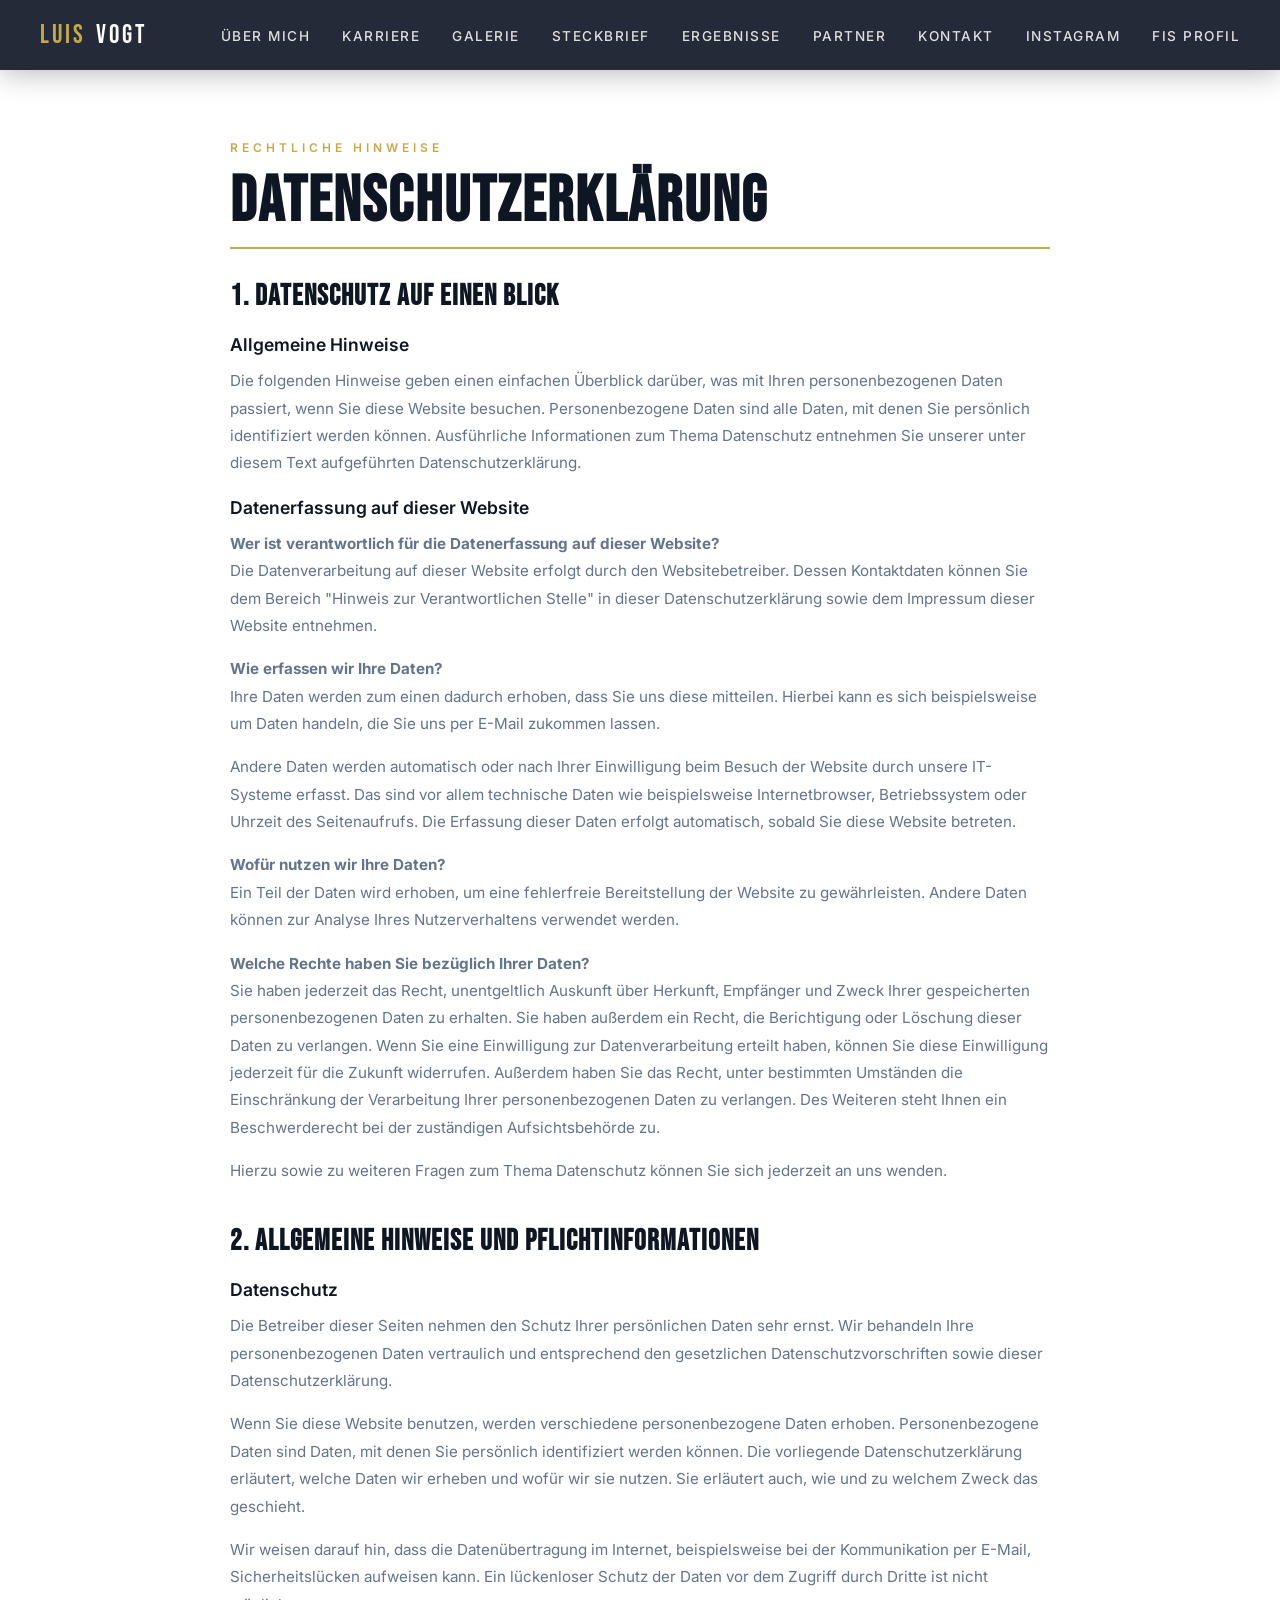
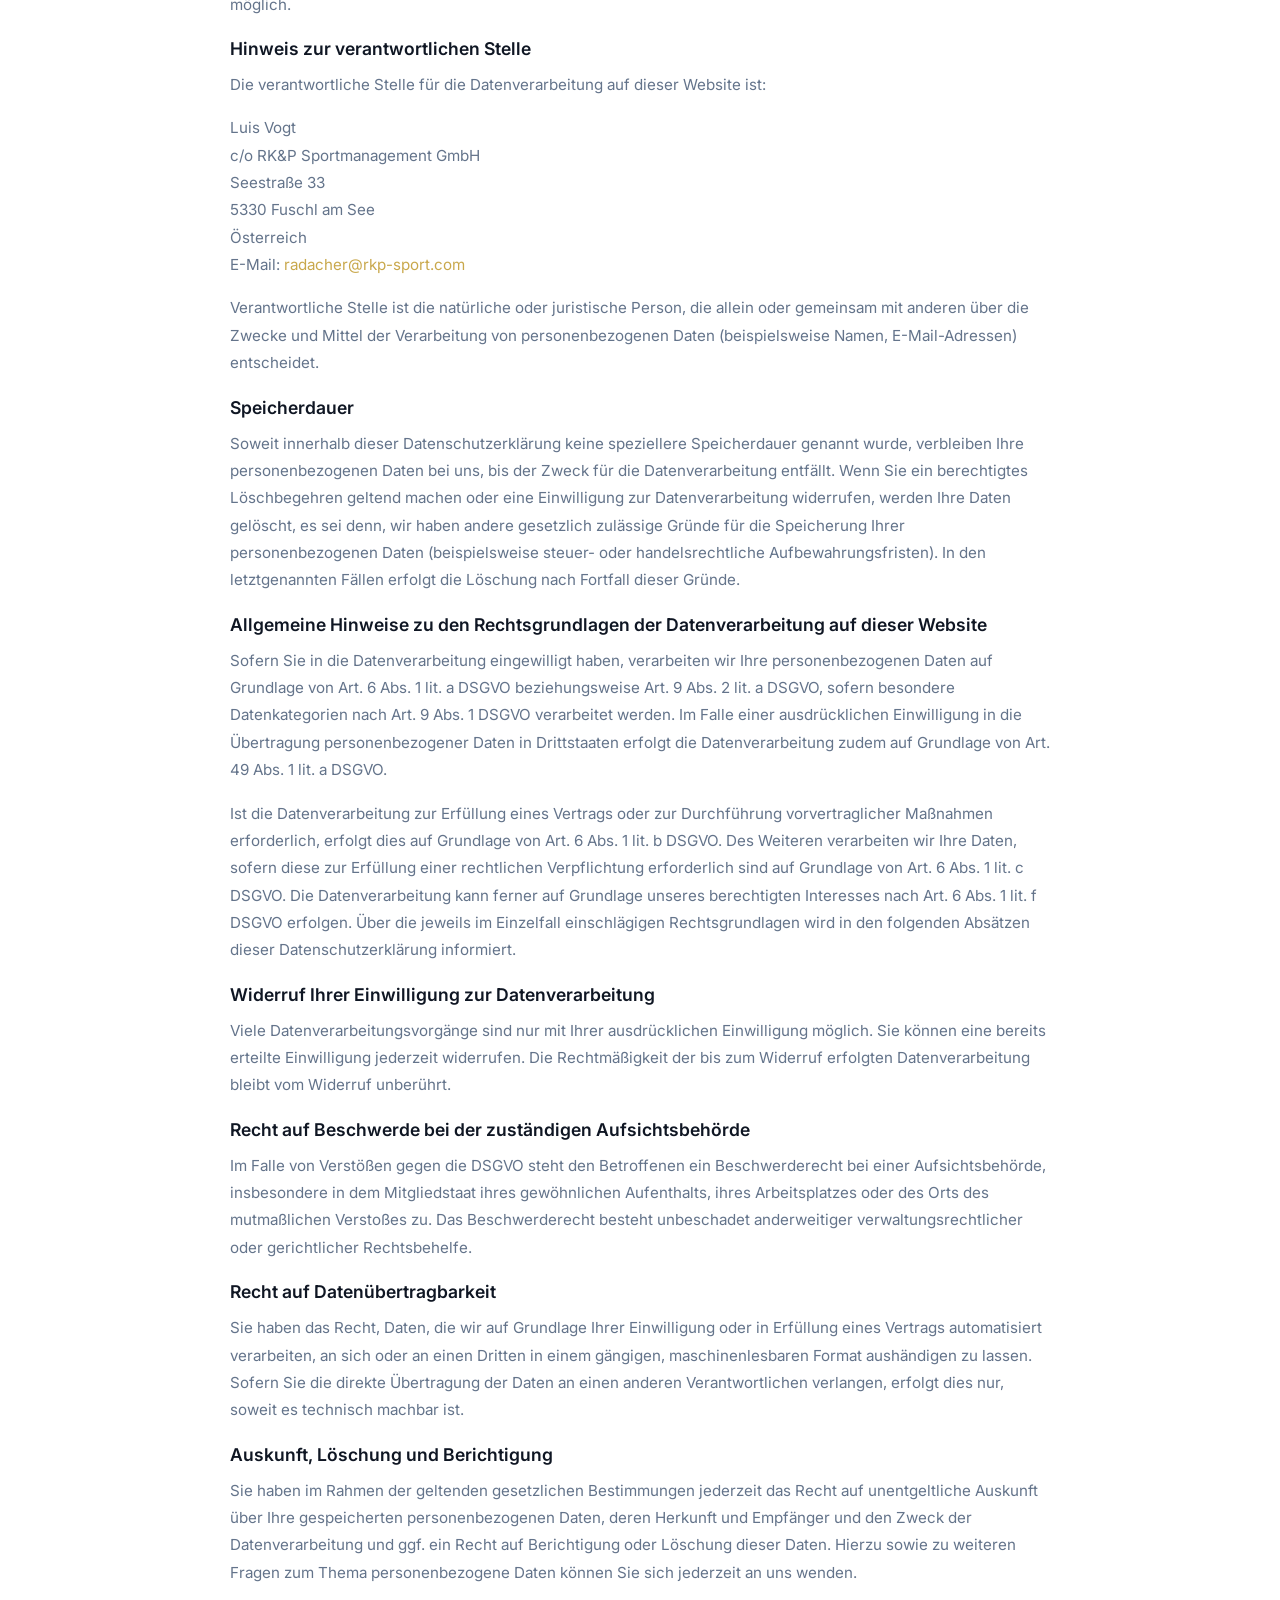
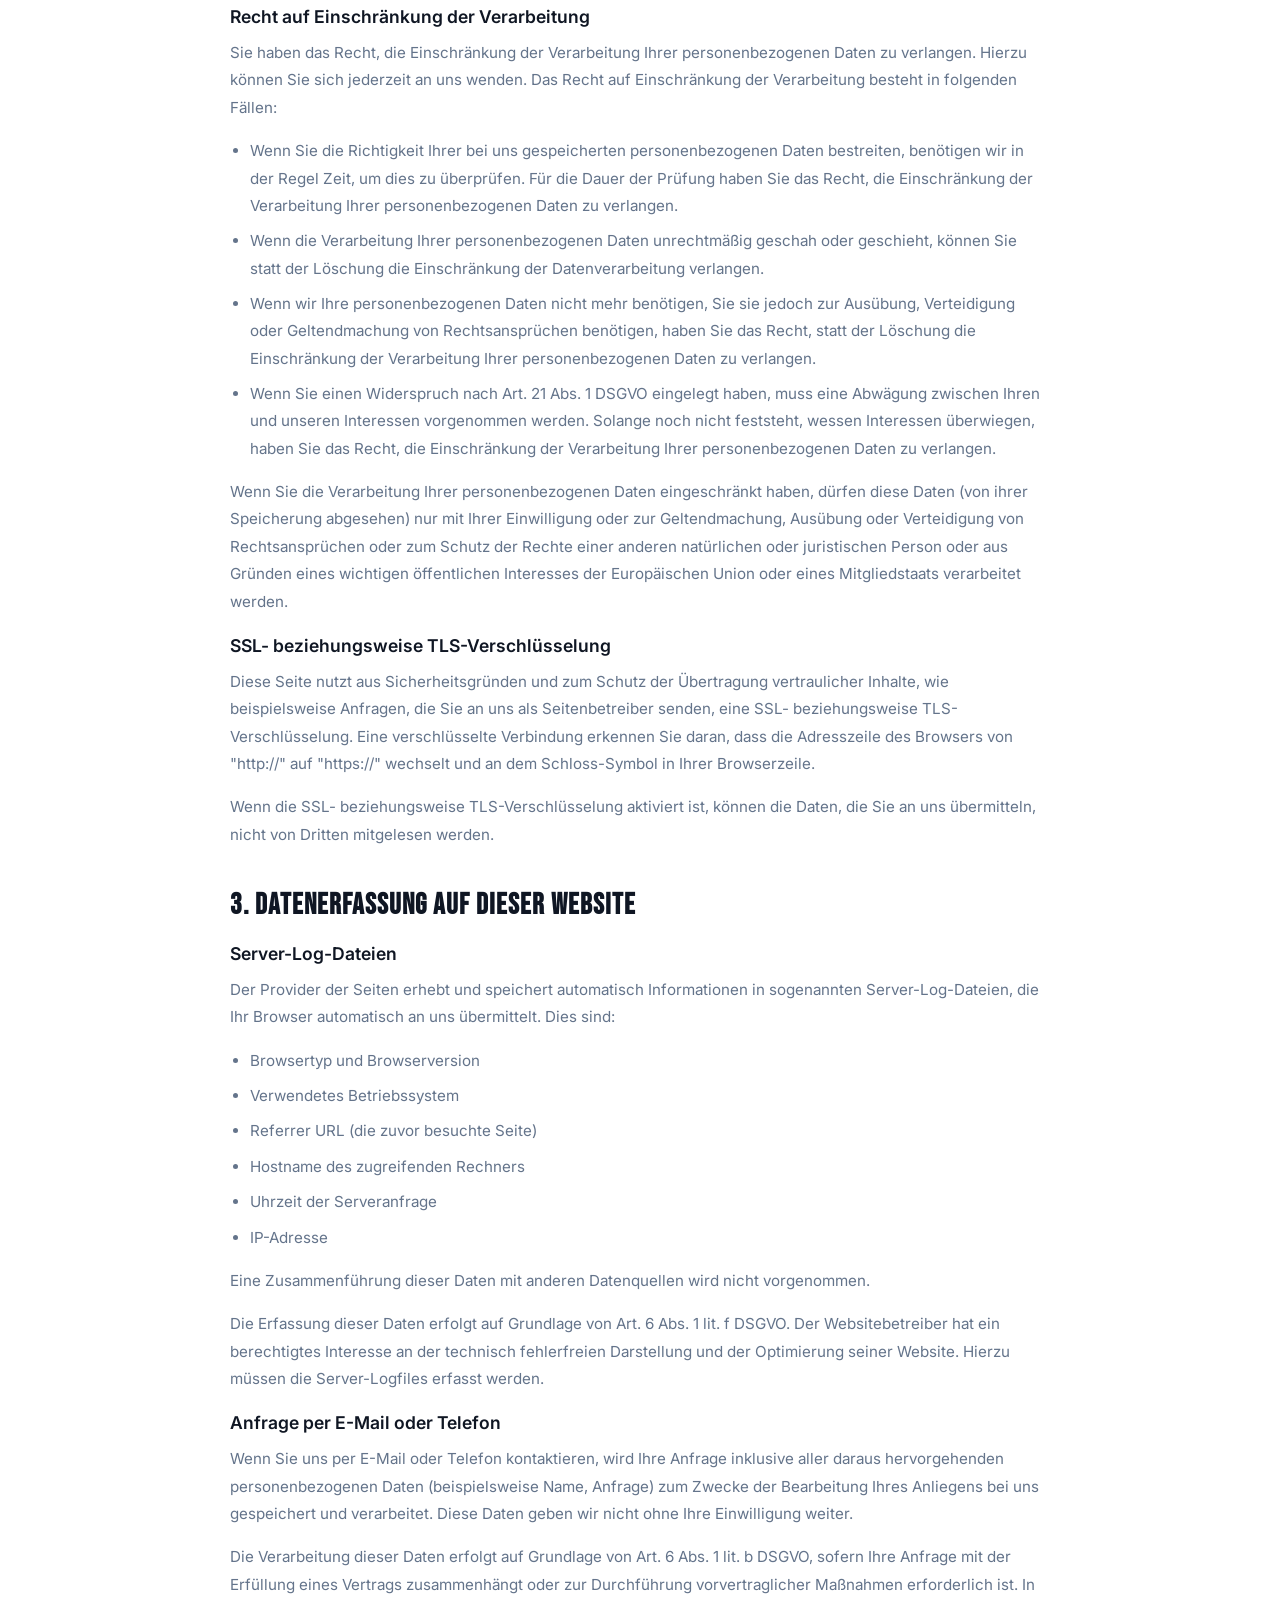
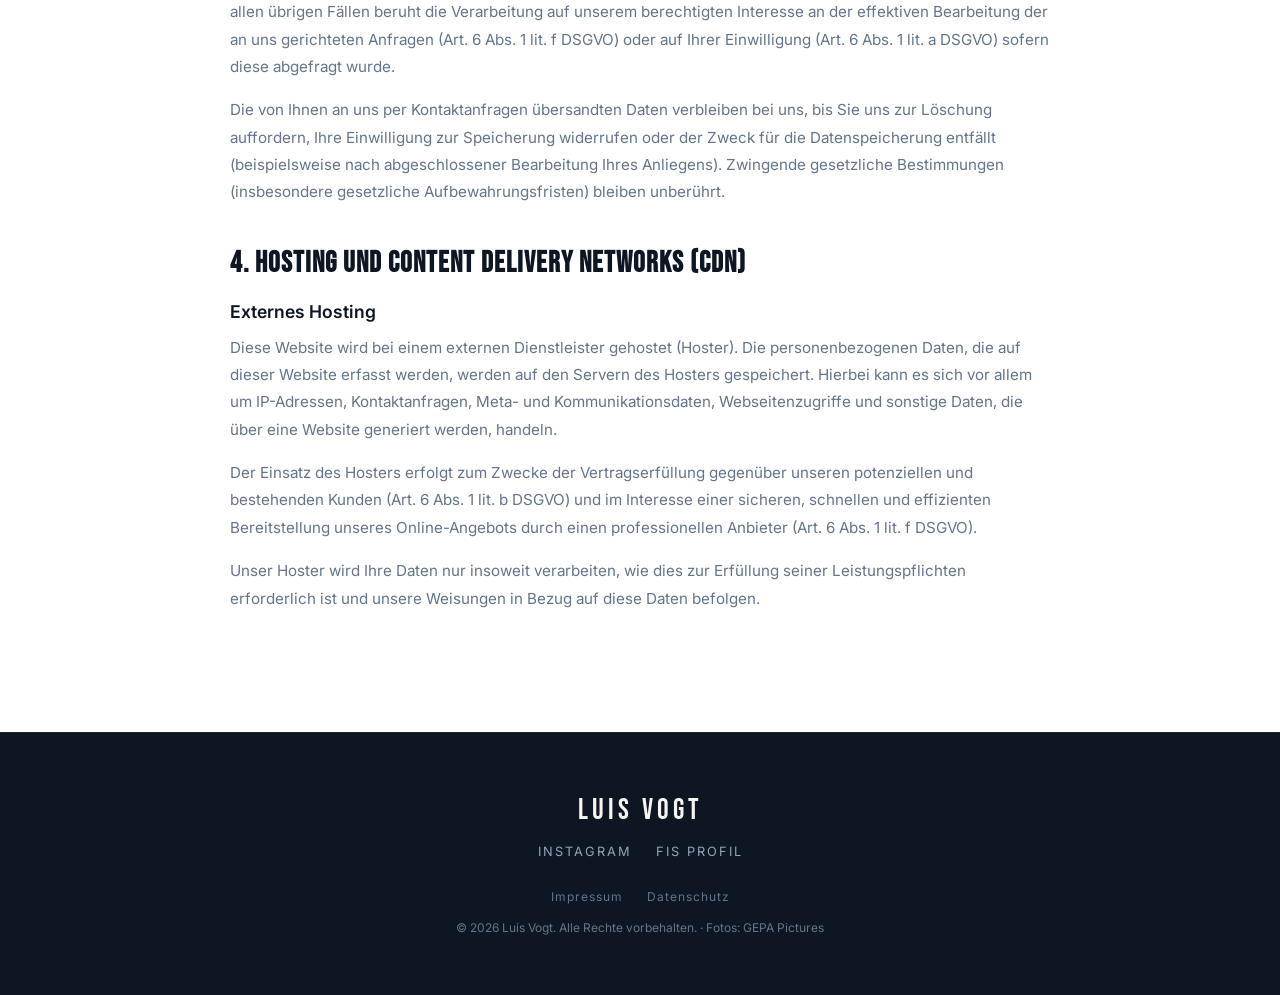
==== datenschutz.html @ 2fbafe6c "Add files via upload" ====
<!DOCTYPE html>
<html lang="de">
<head>
    <meta charset="UTF-8">
    <meta name="viewport" content="width=device-width, initial-scale=1.0">
    <title>Datenschutzerklärung | Luis Vogt | Ski Alpin</title>
    
    <!-- Meta-Tags -->
    <meta name="robots" content="noindex, follow">
    <link rel="preconnect" href="https://fonts.googleapis.com">
    <link rel="preconnect" href="https://fonts.gstatic.com" crossorigin>
    <link href="https://fonts.googleapis.com/css2?family=Bebas+Neue&family=Inter:wght@300;400;500;600;700&display=swap" rel="stylesheet">
    
    <style>
        :root {
            --primary: #0f1623;
            --accent: #c9a84c;
            --accent-light: #dfc06a;
            --gray-100: #f6f5f2;
            --gray-200: #e7e5e0;
            --gray-400: #94a3b8;
            --gray-600: #64748b;
            --gray-800: #1e293b;
            --white: #ffffff;
        }

        * {
            margin: 0;
            padding: 0;
            box-sizing: border-box;
        }

        body {
            font-family: 'Inter', -apple-system, BlinkMacSystemFont, sans-serif;
            color: var(--gray-800);
            background: var(--white);
            overflow-x: hidden;
        }

        /* ========== NAVIGATION ========== */
        nav {
            position: fixed;
            top: 0;
            left: 0;
            right: 0;
            z-index: 1000;
            padding: 0 40px;
            height: 70px;
            display: flex;
            align-items: center;
            justify-content: space-between;
            transition: all 0.4s ease;
            background: rgba(26, 31, 46, 0.95);
            backdrop-filter: blur(20px);
            box-shadow: 0 2px 30px rgba(0,0,0,0.3);
        }

        .nav-brand {
            font-family: 'Bebas Neue', sans-serif;
            font-size: 1.6rem;
            color: var(--white);
            text-decoration: none;
            letter-spacing: 3px;
            display: flex;
            align-items: center;
            gap: 10px;
        }

        .nav-brand .accent {
            color: var(--accent);
        }

        .nav-links {
            display: flex;
            list-style: none;
            gap: 32px;
        }

        .nav-links a {
            color: rgba(255,255,255,0.85);
            text-decoration: none;
            font-size: 0.85rem;
            font-weight: 500;
            letter-spacing: 1.5px;
            text-transform: uppercase;
            transition: color 0.3s;
            position: relative;
        }

        .nav-links a::after {
            content: '';
            position: absolute;
            bottom: -4px;
            left: 0;
            width: 0;
            height: 2px;
            background: var(--accent);
            transition: width 0.3s;
        }

        .nav-links a:hover {
            color: var(--white);
        }

        .nav-links a:hover::after {
            width: 100%;
        }

        /* Hamburger */
        .hamburger {
            display: none;
            flex-direction: column;
            gap: 5px;
            cursor: pointer;
            z-index: 1001;
            background: none;
            border: none;
            padding: 8px;
        }

        .hamburger span {
            width: 28px;
            height: 2px;
            background: var(--white);
            transition: all 0.3s;
            display: block;
        }

        /* Mobile Menu Backdrop */
        .nav-backdrop {
            display: none;
            position: fixed;
            inset: 0;
            background: rgba(0,0,0,0.5);
            z-index: 998;
            opacity: 0;
            transition: opacity 0.3s ease;
        }

        .nav-backdrop.active {
            display: block;
            opacity: 1;
        }

        /* ========== LEGAL CONTENT ========== */
        .legal-container {
            max-width: 900px;
            margin: 0 auto;
            padding: 140px 40px 80px;
        }

        .section-label {
            font-size: 0.75rem;
            font-weight: 600;
            letter-spacing: 4px;
            text-transform: uppercase;
            color: var(--accent);
            margin-bottom: 12px;
        }

        .legal-title {
            font-family: 'Bebas Neue', sans-serif;
            font-size: clamp(2.5rem, 5vw, 4rem);
            color: var(--primary);
            letter-spacing: 2px;
            margin-bottom: 30px;
            line-height: 1.1;
            border-bottom: 2px solid var(--accent);
            padding-bottom: 10px;
        }

        .legal-section {
            margin-bottom: 40px;
        }

        .legal-section h2 {
            font-family: 'Bebas Neue', sans-serif;
            font-size: 1.8rem;
            color: var(--primary);
            letter-spacing: 1px;
            margin-top: 30px;
            margin-bottom: 16px;
        }

        .legal-section h3 {
            font-size: 1.1rem;
            color: var(--primary);
            margin-top: 20px;
            margin-bottom: 12px;
            font-weight: 600;
        }

        .legal-section p {
            font-size: 0.95rem;
            line-height: 1.8;
            color: var(--gray-600);
            margin-bottom: 16px;
        }

        .legal-section ul {
            margin-left: 20px;
            margin-bottom: 16px;
            color: var(--gray-600);
            font-size: 0.95rem;
            line-height: 1.8;
        }

        .legal-section li {
            margin-bottom: 8px;
        }

        .legal-section a {
            color: var(--accent);
            text-decoration: none;
            transition: color 0.3s;
        }

        .legal-section a:hover {
            color: var(--primary);
        }

        /* ========== FOOTER ========== */
        footer {
            padding: 60px;
            background: var(--primary);
            text-align: center;
            border-top: 1px solid rgba(255,255,255,0.06);
        }

        .footer-name {
            font-family: 'Bebas Neue', sans-serif;
            font-size: 1.8rem;
            color: var(--gray-100);
            letter-spacing: 4px;
            margin-bottom: 16px;
        }

        .footer-social {
            display: flex;
            justify-content: center;
            gap: 24px;
            margin-bottom: 30px;
        }

        .footer-social a {
            color: var(--gray-400);
            text-decoration: none;
            font-size: 0.8rem;
            letter-spacing: 2px;
            text-transform: uppercase;
            transition: color 0.3s;
        }

        .footer-social a:hover {
            color: var(--accent);
        }

        .footer-legal {
            display: flex;
            justify-content: center;
            gap: 24px;
            margin-bottom: 16px;
        }

        .footer-legal a {
            color: var(--gray-600);
            text-decoration: none;
            font-size: 0.75rem;
            letter-spacing: 1px;
            transition: color 0.3s;
        }

        .footer-legal a:hover {
            color: var(--accent);
        }

        .footer-copy {
            font-size: 0.75rem;
            color: var(--gray-600);
        }

        @media (max-width: 768px) {
            nav {
                padding: 0 24px;
            }

            .nav-links {
                position: fixed;
                top: 0;
                right: -100%;
                width: 280px;
                height: 100vh;
                background: rgba(26,31,46, 0.98);
                flex-direction: column;
                padding: 100px 40px 40px;
                transition: right 0.4s ease;
                gap: 20px;
                z-index: 999;
            }

            .nav-links.active {
                right: 0;
            }

            .hamburger {
                display: flex;
            }

            .legal-container {
                padding: 100px 24px 60px;
            }

            footer {
                padding: 40px 24px;
            }
        }
    </style>
    <!-- Favicon & Webmanifest -->
    <link rel="icon" type="image/png" sizes="32x32" href="images/favicon-32x32.png">
    <link rel="icon" type="image/png" sizes="16x16" href="images/favicon-16x16.png">
    <link rel="apple-touch-icon" sizes="180x180" href="images/apple-touch-icon.png">
    <link rel="shortcut icon" href="favicon.ico" type="image/x-icon">
    <link rel="manifest" href="site.webmanifest">
</head>
<body>

    <!-- ========== NAVIGATION ========== -->
    <nav id="navbar" role="navigation" aria-label="Hauptnavigation">
        <a href="index.html" class="nav-brand"><span class="accent">LUIS</span> VOGT</a>
        <ul class="nav-links" id="navLinks" role="menubar">
            <li role="none"><a href="index.html#about" role="menuitem" onclick="closeMenu()">Über mich</a></li>
            <li role="none"><a href="index.html#career" role="menuitem" onclick="closeMenu()">Karriere</a></li>
            <li role="none"><a href="index.html#gallery" role="menuitem" onclick="closeMenu()">Galerie</a></li>
            <li role="none"><a href="index.html#profile" role="menuitem" onclick="closeMenu()">Steckbrief</a></li>
            <li role="none"><a href="index.html#results" role="menuitem" onclick="closeMenu()">Ergebnisse</a></li>
            <li role="none"><a href="index.html#sponsors" role="menuitem" onclick="closeMenu()">Partner</a></li>
            <li role="none"><a href="index.html#contact" role="menuitem" onclick="closeMenu()">Kontakt</a></li>
            <li role="none"><a href="https://www.instagram.com/luis.vogt_21/" target="_blank" rel="noopener noreferrer" role="menuitem">Instagram</a></li>
            <li role="none"><a href="https://www.fis-ski.com/DB/general/athlete-biography.html?sectorcode=al&competitorid=229136" target="_blank" rel="noopener noreferrer" role="menuitem">FIS Profil</a></li>
        </ul>
        <button class="hamburger" id="hamburgerBtn" aria-label="Menü öffnen" aria-expanded="false" aria-controls="navLinks">
            <span></span>
            <span></span>
            <span></span>
        </button>
    </nav>
    <div class="nav-backdrop" id="navBackdrop"></div>

    <!-- ========== LEGAL CONTENT ========== -->
    <main class="legal-container">
        <div class="section-label">Rechtliche Hinweise</div>
        <h1 class="legal-title">Datenschutzerklärung</h1>
        
        <div class="legal-section">
            <h2>1. Datenschutz auf einen Blick</h2>
            <h3>Allgemeine Hinweise</h3>
            <p>
                Die folgenden Hinweise geben einen einfachen Überblick darüber, was mit Ihren personenbezogenen Daten passiert, wenn Sie diese Website besuchen. Personenbezogene Daten sind alle Daten, mit denen Sie persönlich identifiziert werden können. Ausführliche Informationen zum Thema Datenschutz entnehmen Sie unserer unter diesem Text aufgeführten Datenschutzerklärung.
            </p>

            <h3>Datenerfassung auf dieser Website</h3>
            <p>
                <strong>Wer ist verantwortlich für die Datenerfassung auf dieser Website?</strong><br>
                Die Datenverarbeitung auf dieser Website erfolgt durch den Websitebetreiber. Dessen Kontaktdaten können Sie dem Bereich "Hinweis zur Verantwortlichen Stelle" in dieser Datenschutzerklärung sowie dem Impressum dieser Website entnehmen.
            </p>
            <p>
                <strong>Wie erfassen wir Ihre Daten?</strong><br>
                Ihre Daten werden zum einen dadurch erhoben, dass Sie uns diese mitteilen. Hierbei kann es sich beispielsweise um Daten handeln, die Sie uns per E-Mail zukommen lassen.
            </p>
            <p>
                Andere Daten werden automatisch oder nach Ihrer Einwilligung beim Besuch der Website durch unsere IT-Systeme erfasst. Das sind vor allem technische Daten wie beispielsweise Internetbrowser, Betriebssystem oder Uhrzeit des Seitenaufrufs. Die Erfassung dieser Daten erfolgt automatisch, sobald Sie diese Website betreten.
            </p>
            <p>
                <strong>Wofür nutzen wir Ihre Daten?</strong><br>
                Ein Teil der Daten wird erhoben, um eine fehlerfreie Bereitstellung der Website zu gewährleisten. Andere Daten können zur Analyse Ihres Nutzerverhaltens verwendet werden.
            </p>
            <p>
                <strong>Welche Rechte haben Sie bezüglich Ihrer Daten?</strong><br>
                Sie haben jederzeit das Recht, unentgeltlich Auskunft über Herkunft, Empfänger und Zweck Ihrer gespeicherten personenbezogenen Daten zu erhalten. Sie haben außerdem ein Recht, die Berichtigung oder Löschung dieser Daten zu verlangen. Wenn Sie eine Einwilligung zur Datenverarbeitung erteilt haben, können Sie diese Einwilligung jederzeit für die Zukunft widerrufen. Außerdem haben Sie das Recht, unter bestimmten Umständen die Einschränkung der Verarbeitung Ihrer personenbezogenen Daten zu verlangen. Des Weiteren steht Ihnen ein Beschwerderecht bei der zuständigen Aufsichtsbehörde zu.
            </p>
            <p>
                Hierzu sowie zu weiteren Fragen zum Thema Datenschutz können Sie sich jederzeit an uns wenden.
            </p>
        </div>

        <div class="legal-section">
            <h2>2. Allgemeine Hinweise und Pflichtinformationen</h2>
            <h3>Datenschutz</h3>
            <p>
                Die Betreiber dieser Seiten nehmen den Schutz Ihrer persönlichen Daten sehr ernst. Wir behandeln Ihre personenbezogenen Daten vertraulich und entsprechend den gesetzlichen Datenschutzvorschriften sowie dieser Datenschutzerklärung.
            </p>
            <p>
                Wenn Sie diese Website benutzen, werden verschiedene personenbezogene Daten erhoben. Personenbezogene Daten sind Daten, mit denen Sie persönlich identifiziert werden können. Die vorliegende Datenschutzerklärung erläutert, welche Daten wir erheben und wofür wir sie nutzen. Sie erläutert auch, wie und zu welchem Zweck das geschieht.
            </p>
            <p>
                Wir weisen darauf hin, dass die Datenübertragung im Internet, beispielsweise bei der Kommunikation per E-Mail, Sicherheitslücken aufweisen kann. Ein lückenloser Schutz der Daten vor dem Zugriff durch Dritte ist nicht möglich.
            </p>

            <h3>Hinweis zur verantwortlichen Stelle</h3>
            <p>
                Die verantwortliche Stelle für die Datenverarbeitung auf dieser Website ist:
            </p>
            <p>
                Luis Vogt<br>
                c/o RK&P Sportmanagement GmbH<br>
                Seestraße 33<br>
                5330 Fuschl am See<br>
                Österreich<br>
                E-Mail: <a href="mailto:radacher@rkp-sport.com">radacher@rkp-sport.com</a>
            </p>
            <p>
                Verantwortliche Stelle ist die natürliche oder juristische Person, die allein oder gemeinsam mit anderen über die Zwecke und Mittel der Verarbeitung von personenbezogenen Daten (beispielsweise Namen, E-Mail-Adressen) entscheidet.
            </p>

            <h3>Speicherdauer</h3>
            <p>
                Soweit innerhalb dieser Datenschutzerklärung keine speziellere Speicherdauer genannt wurde, verbleiben Ihre personenbezogenen Daten bei uns, bis der Zweck für die Datenverarbeitung entfällt. Wenn Sie ein berechtigtes Löschbegehren geltend machen oder eine Einwilligung zur Datenverarbeitung widerrufen, werden Ihre Daten gelöscht, es sei denn, wir haben andere gesetzlich zulässige Gründe für die Speicherung Ihrer personenbezogenen Daten (beispielsweise steuer- oder handelsrechtliche Aufbewahrungsfristen). In den letztgenannten Fällen erfolgt die Löschung nach Fortfall dieser Gründe.
            </p>

            <h3>Allgemeine Hinweise zu den Rechtsgrundlagen der Datenverarbeitung auf dieser Website</h3>
            <p>
                Sofern Sie in die Datenverarbeitung eingewilligt haben, verarbeiten wir Ihre personenbezogenen Daten auf Grundlage von Art. 6 Abs. 1 lit. a DSGVO beziehungsweise Art. 9 Abs. 2 lit. a DSGVO, sofern besondere Datenkategorien nach Art. 9 Abs. 1 DSGVO verarbeitet werden. Im Falle einer ausdrücklichen Einwilligung in die Übertragung personenbezogener Daten in Drittstaaten erfolgt die Datenverarbeitung zudem auf Grundlage von Art. 49 Abs. 1 lit. a DSGVO.
            </p>
            <p>
                Ist die Datenverarbeitung zur Erfüllung eines Vertrags oder zur Durchführung vorvertraglicher Maßnahmen erforderlich, erfolgt dies auf Grundlage von Art. 6 Abs. 1 lit. b DSGVO. Des Weiteren verarbeiten wir Ihre Daten, sofern diese zur Erfüllung einer rechtlichen Verpflichtung erforderlich sind auf Grundlage von Art. 6 Abs. 1 lit. c DSGVO. Die Datenverarbeitung kann ferner auf Grundlage unseres berechtigten Interesses nach Art. 6 Abs. 1 lit. f DSGVO erfolgen. Über die jeweils im Einzelfall einschlägigen Rechtsgrundlagen wird in den folgenden Absätzen dieser Datenschutzerklärung informiert.
            </p>

            <h3>Widerruf Ihrer Einwilligung zur Datenverarbeitung</h3>
            <p>
                Viele Datenverarbeitungsvorgänge sind nur mit Ihrer ausdrücklichen Einwilligung möglich. Sie können eine bereits erteilte Einwilligung jederzeit widerrufen. Die Rechtmäßigkeit der bis zum Widerruf erfolgten Datenverarbeitung bleibt vom Widerruf unberührt.
            </p>

            <h3>Recht auf Beschwerde bei der zuständigen Aufsichtsbehörde</h3>
            <p>
                Im Falle von Verstößen gegen die DSGVO steht den Betroffenen ein Beschwerderecht bei einer Aufsichtsbehörde, insbesondere in dem Mitgliedstaat ihres gewöhnlichen Aufenthalts, ihres Arbeitsplatzes oder des Orts des mutmaßlichen Verstoßes zu. Das Beschwerderecht besteht unbeschadet anderweitiger verwaltungsrechtlicher oder gerichtlicher Rechtsbehelfe.
            </p>

            <h3>Recht auf Datenübertragbarkeit</h3>
            <p>
                Sie haben das Recht, Daten, die wir auf Grundlage Ihrer Einwilligung oder in Erfüllung eines Vertrags automatisiert verarbeiten, an sich oder an einen Dritten in einem gängigen, maschinenlesbaren Format aushändigen zu lassen. Sofern Sie die direkte Übertragung der Daten an einen anderen Verantwortlichen verlangen, erfolgt dies nur, soweit es technisch machbar ist.
            </p>

            <h3>Auskunft, Löschung und Berichtigung</h3>
            <p>
                Sie haben im Rahmen der geltenden gesetzlichen Bestimmungen jederzeit das Recht auf unentgeltliche Auskunft über Ihre gespeicherten personenbezogenen Daten, deren Herkunft und Empfänger und den Zweck der Datenverarbeitung und ggf. ein Recht auf Berichtigung oder Löschung dieser Daten. Hierzu sowie zu weiteren Fragen zum Thema personenbezogene Daten können Sie sich jederzeit an uns wenden.
            </p>

            <h3>Recht auf Einschränkung der Verarbeitung</h3>
            <p>
                Sie haben das Recht, die Einschränkung der Verarbeitung Ihrer personenbezogenen Daten zu verlangen. Hierzu können Sie sich jederzeit an uns wenden. Das Recht auf Einschränkung der Verarbeitung besteht in folgenden Fällen:
            </p>
            <ul>
                <li>Wenn Sie die Richtigkeit Ihrer bei uns gespeicherten personenbezogenen Daten bestreiten, benötigen wir in der Regel Zeit, um dies zu überprüfen. Für die Dauer der Prüfung haben Sie das Recht, die Einschränkung der Verarbeitung Ihrer personenbezogenen Daten zu verlangen.</li>
                <li>Wenn die Verarbeitung Ihrer personenbezogenen Daten unrechtmäßig geschah oder geschieht, können Sie statt der Löschung die Einschränkung der Datenverarbeitung verlangen.</li>
                <li>Wenn wir Ihre personenbezogenen Daten nicht mehr benötigen, Sie sie jedoch zur Ausübung, Verteidigung oder Geltendmachung von Rechtsansprüchen benötigen, haben Sie das Recht, statt der Löschung die Einschränkung der Verarbeitung Ihrer personenbezogenen Daten zu verlangen.</li>
                <li>Wenn Sie einen Widerspruch nach Art. 21 Abs. 1 DSGVO eingelegt haben, muss eine Abwägung zwischen Ihren und unseren Interessen vorgenommen werden. Solange noch nicht feststeht, wessen Interessen überwiegen, haben Sie das Recht, die Einschränkung der Verarbeitung Ihrer personenbezogenen Daten zu verlangen.</li>
            </ul>
            <p>
                Wenn Sie die Verarbeitung Ihrer personenbezogenen Daten eingeschränkt haben, dürfen diese Daten (von ihrer Speicherung abgesehen) nur mit Ihrer Einwilligung oder zur Geltendmachung, Ausübung oder Verteidigung von Rechtsansprüchen oder zum Schutz der Rechte einer anderen natürlichen oder juristischen Person oder aus Gründen eines wichtigen öffentlichen Interesses der Europäischen Union oder eines Mitgliedstaats verarbeitet werden.
            </p>

            <h3>SSL- beziehungsweise TLS-Verschlüsselung</h3>
            <p>
                Diese Seite nutzt aus Sicherheitsgründen und zum Schutz der Übertragung vertraulicher Inhalte, wie beispielsweise Anfragen, die Sie an uns als Seitenbetreiber senden, eine SSL- beziehungsweise TLS-Verschlüsselung. Eine verschlüsselte Verbindung erkennen Sie daran, dass die Adresszeile des Browsers von "http://" auf "https://" wechselt und an dem Schloss-Symbol in Ihrer Browserzeile.
            </p>
            <p>
                Wenn die SSL- beziehungsweise TLS-Verschlüsselung aktiviert ist, können die Daten, die Sie an uns übermitteln, nicht von Dritten mitgelesen werden.
            </p>
        </div>

        <div class="legal-section">
            <h2>3. Datenerfassung auf dieser Website</h2>
            <h3>Server-Log-Dateien</h3>
            <p>
                Der Provider der Seiten erhebt und speichert automatisch Informationen in sogenannten Server-Log-Dateien, die Ihr Browser automatisch an uns übermittelt. Dies sind:
            </p>
            <ul>
                <li>Browsertyp und Browserversion</li>
                <li>Verwendetes Betriebssystem</li>
                <li>Referrer URL (die zuvor besuchte Seite)</li>
                <li>Hostname des zugreifenden Rechners</li>
                <li>Uhrzeit der Serveranfrage</li>
                <li>IP-Adresse</li>
            </ul>
            <p>
                Eine Zusammenführung dieser Daten mit anderen Datenquellen wird nicht vorgenommen.
            </p>
            <p>
                Die Erfassung dieser Daten erfolgt auf Grundlage von Art. 6 Abs. 1 lit. f DSGVO. Der Websitebetreiber hat ein berechtigtes Interesse an der technisch fehlerfreien Darstellung und der Optimierung seiner Website. Hierzu müssen die Server-Logfiles erfasst werden.
            </p>

            <h3>Anfrage per E-Mail oder Telefon</h3>
            <p>
                Wenn Sie uns per E-Mail oder Telefon kontaktieren, wird Ihre Anfrage inklusive aller daraus hervorgehenden personenbezogenen Daten (beispielsweise Name, Anfrage) zum Zwecke der Bearbeitung Ihres Anliegens bei uns gespeichert und verarbeitet. Diese Daten geben wir nicht ohne Ihre Einwilligung weiter.
            </p>
            <p>
                Die Verarbeitung dieser Daten erfolgt auf Grundlage von Art. 6 Abs. 1 lit. b DSGVO, sofern Ihre Anfrage mit der Erfüllung eines Vertrags zusammenhängt oder zur Durchführung vorvertraglicher Maßnahmen erforderlich ist. In allen übrigen Fällen beruht die Verarbeitung auf unserem berechtigten Interesse an der effektiven Bearbeitung der an uns gerichteten Anfragen (Art. 6 Abs. 1 lit. f DSGVO) oder auf Ihrer Einwilligung (Art. 6 Abs. 1 lit. a DSGVO) sofern diese abgefragt wurde.
            </p>
            <p>
                Die von Ihnen an uns per Kontaktanfragen übersandten Daten verbleiben bei uns, bis Sie uns zur Löschung auffordern, Ihre Einwilligung zur Speicherung widerrufen oder der Zweck für die Datenspeicherung entfällt (beispielsweise nach abgeschlossener Bearbeitung Ihres Anliegens). Zwingende gesetzliche Bestimmungen (insbesondere gesetzliche Aufbewahrungsfristen) bleiben unberührt.
            </p>
        </div>

        <div class="legal-section">
            <h2>4. Hosting und Content Delivery Networks (CDN)</h2>
            <h3>Externes Hosting</h3>
            <p>
                Diese Website wird bei einem externen Dienstleister gehostet (Hoster). Die personenbezogenen Daten, die auf dieser Website erfasst werden, werden auf den Servern des Hosters gespeichert. Hierbei kann es sich vor allem um IP-Adressen, Kontaktanfragen, Meta- und Kommunikationsdaten, Webseitenzugriffe und sonstige Daten, die über eine Website generiert werden, handeln.
            </p>
            <p>
                Der Einsatz des Hosters erfolgt zum Zwecke der Vertragserfüllung gegenüber unseren potenziellen und bestehenden Kunden (Art. 6 Abs. 1 lit. b DSGVO) und im Interesse einer sicheren, schnellen und effizienten Bereitstellung unseres Online-Angebots durch einen professionellen Anbieter (Art. 6 Abs. 1 lit. f DSGVO).
            </p>
            <p>
                Unser Hoster wird Ihre Daten nur insoweit verarbeiten, wie dies zur Erfüllung seiner Leistungspflichten erforderlich ist und unsere Weisungen in Bezug auf diese Daten befolgen.
            </p>
        </div>
    </main>

    <!-- ========== FOOTER ========== -->
    <footer>
        <div class="footer-name">LUIS VOGT</div>
        <div class="footer-social">
            <a href="https://www.instagram.com/luis.vogt_21/" target="_blank" rel="noopener noreferrer">Instagram</a>
            <a href="https://www.fis-ski.com/DB/general/athlete-biography.html?sectorcode=al&competitorid=229136" target="_blank" rel="noopener noreferrer">FIS Profil</a>
        </div>
        <div class="footer-legal">
            <a href="impressum.html">Impressum</a>
            <a href="datenschutz.html">Datenschutz</a>
        </div>
        <div class="footer-copy">&copy; 2026 Luis Vogt. Alle Rechte vorbehalten. · Fotos: GEPA Pictures</div>
    </footer>

    <script>
        // Mobile menu
        const navLinks = document.getElementById('navLinks');
        const hamburgerBtn = document.getElementById('hamburgerBtn');
        const navBackdrop = document.getElementById('navBackdrop');

        function toggleMenu() {
            const isOpen = navLinks.classList.toggle('active');
            navBackdrop.classList.toggle('active', isOpen);
            hamburgerBtn.setAttribute('aria-expanded', isOpen);
            hamburgerBtn.setAttribute('aria-label', isOpen ? 'Menü schließen' : 'Menü öffnen');
            document.body.style.overflow = isOpen ? 'hidden' : '';
        }

        function closeMenu() {
            navLinks.classList.remove('active');
            navBackdrop.classList.remove('active');
            hamburgerBtn.setAttribute('aria-expanded', 'false');
            hamburgerBtn.setAttribute('aria-label', 'Menü öffnen');
            document.body.style.overflow = '';
        }

        hamburgerBtn.addEventListener('click', toggleMenu);
        navBackdrop.addEventListener('click', closeMenu);

        document.addEventListener('keydown', function(e) {
            if (e.key === 'Escape') {
                closeMenu();
            }
        });
    </script>
</body>
</html>
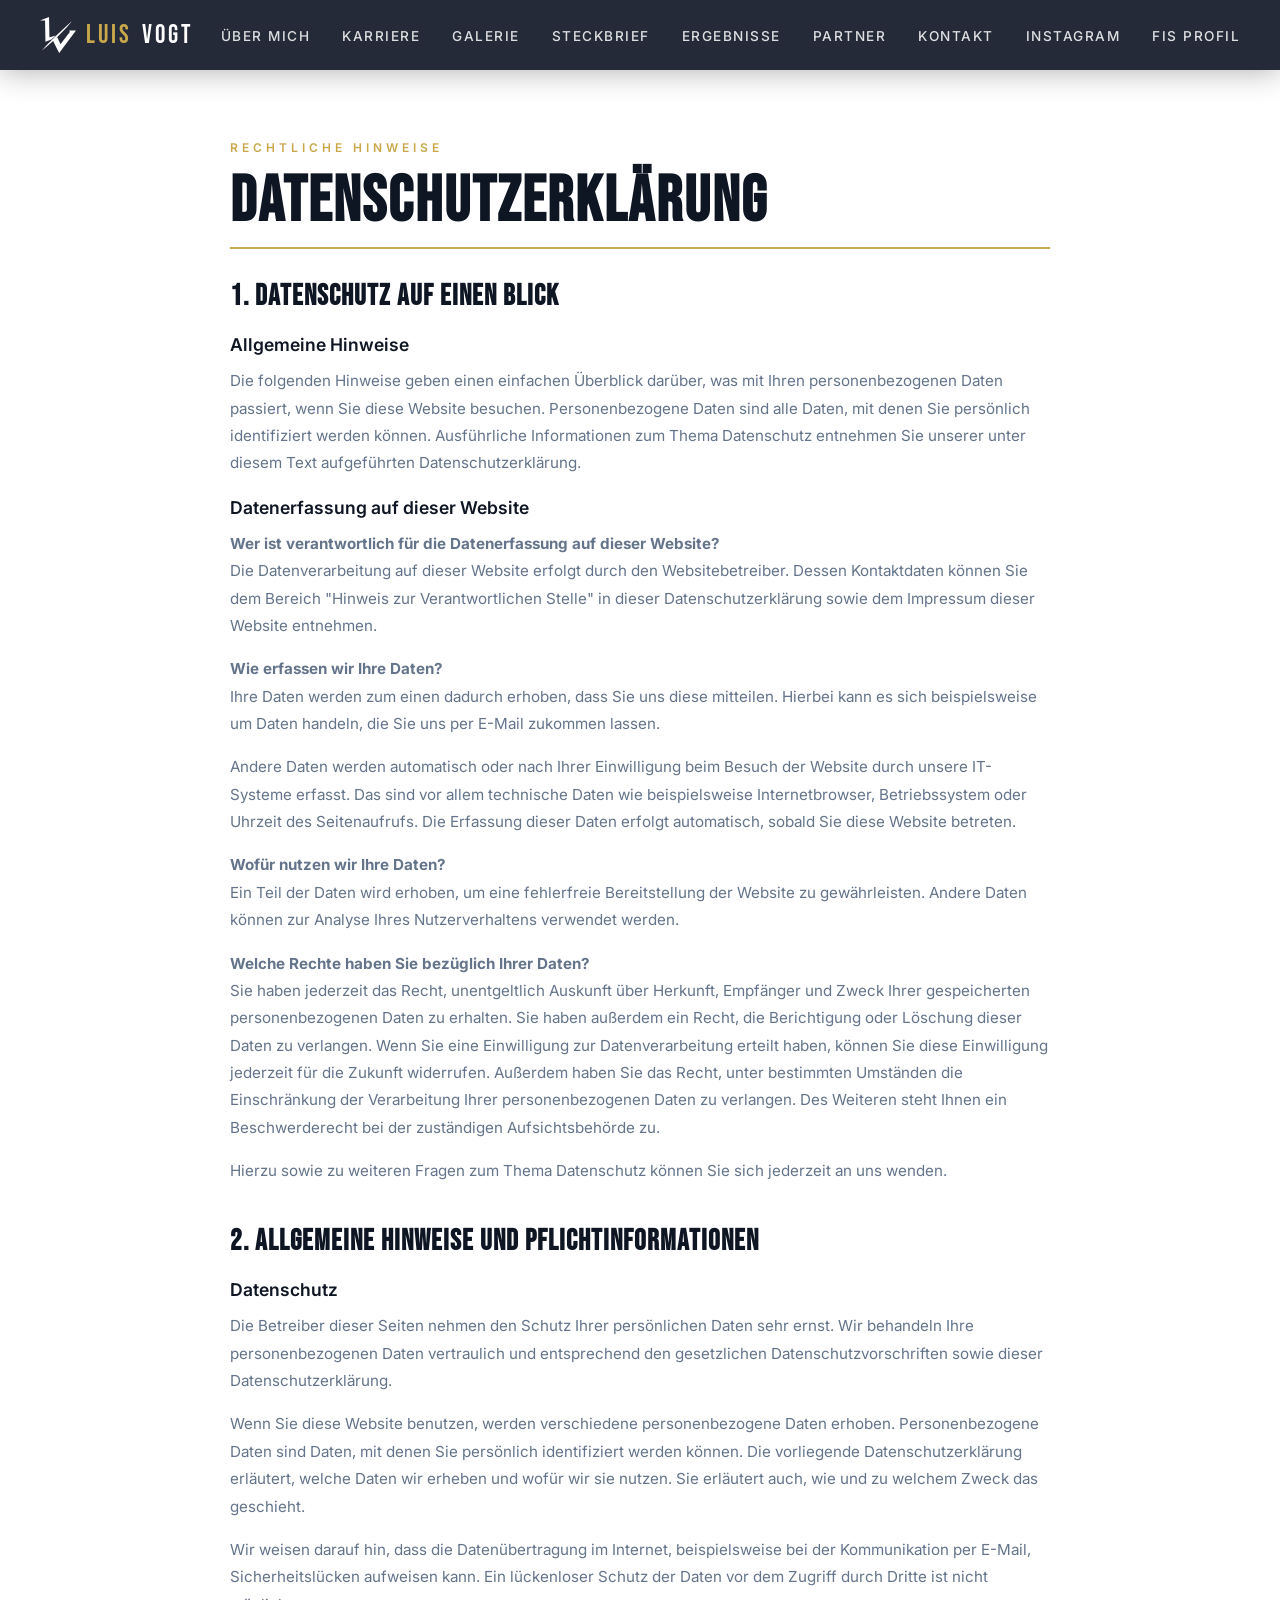
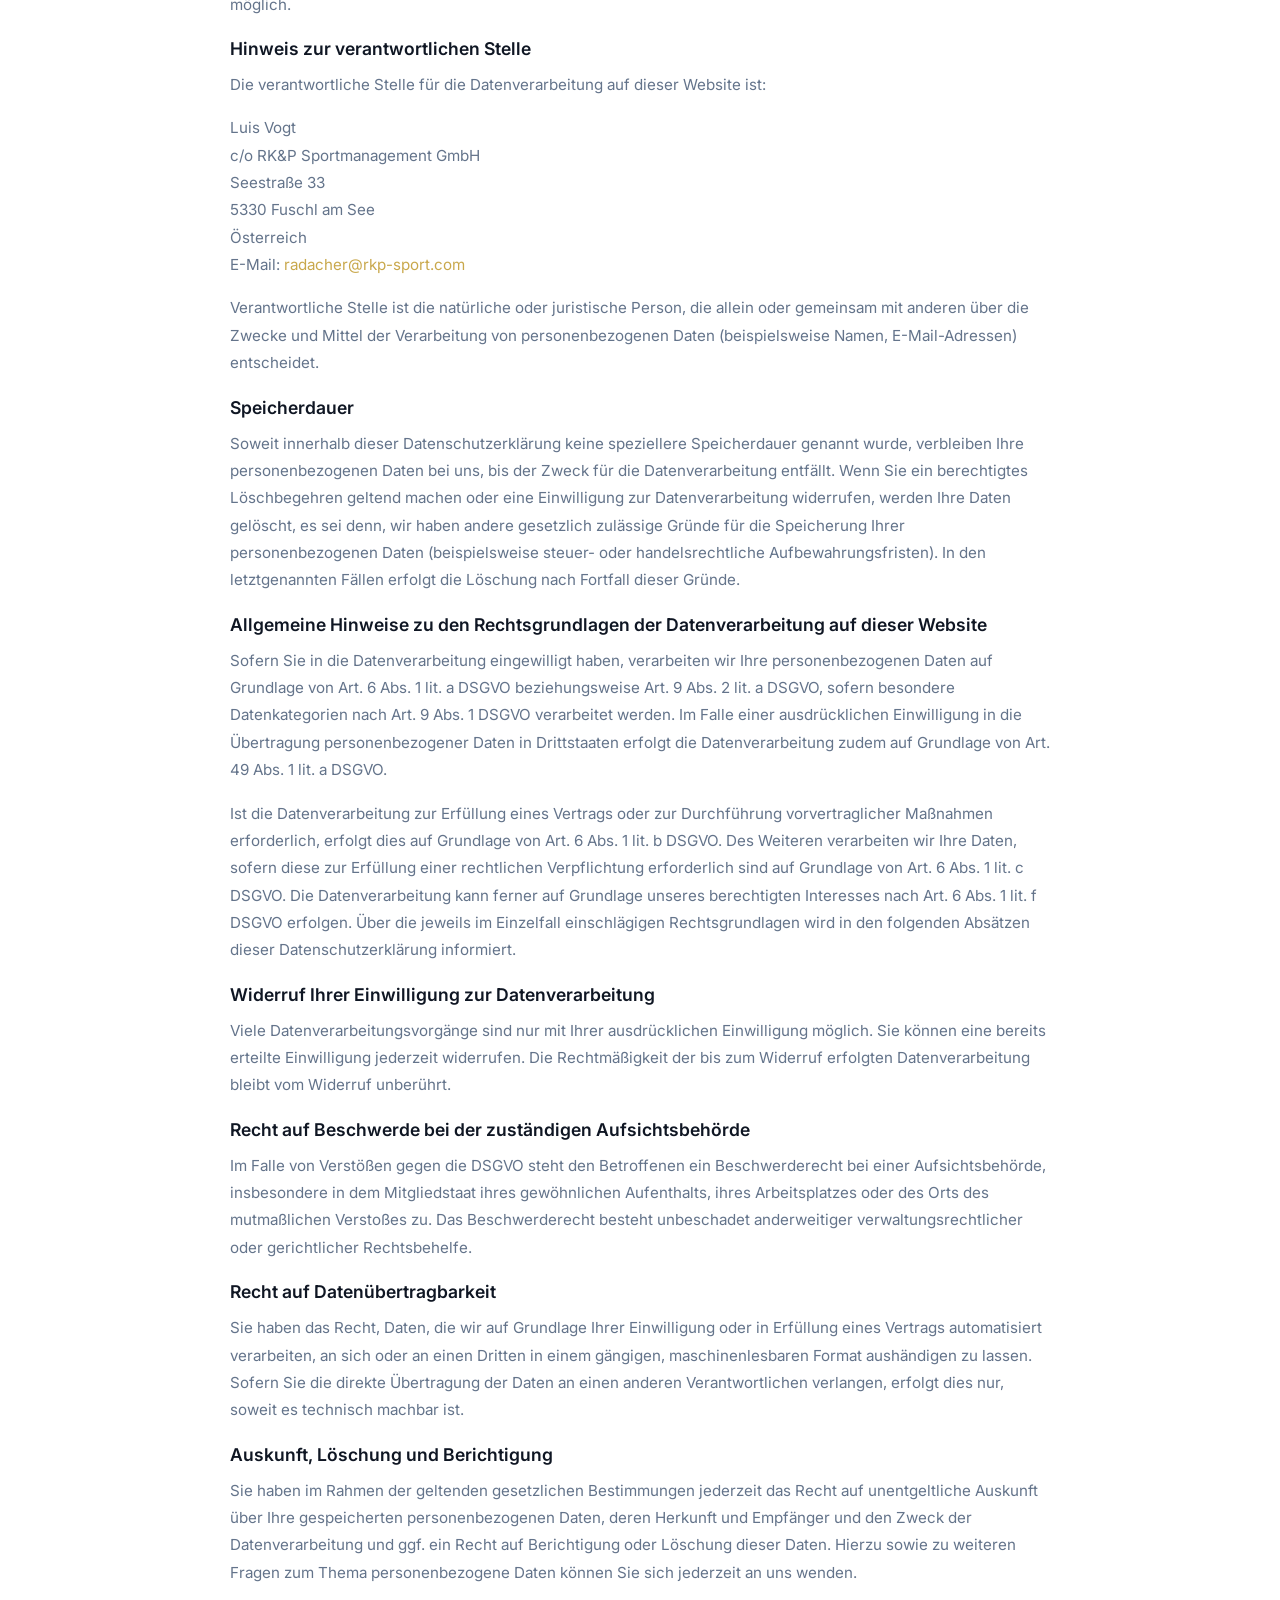
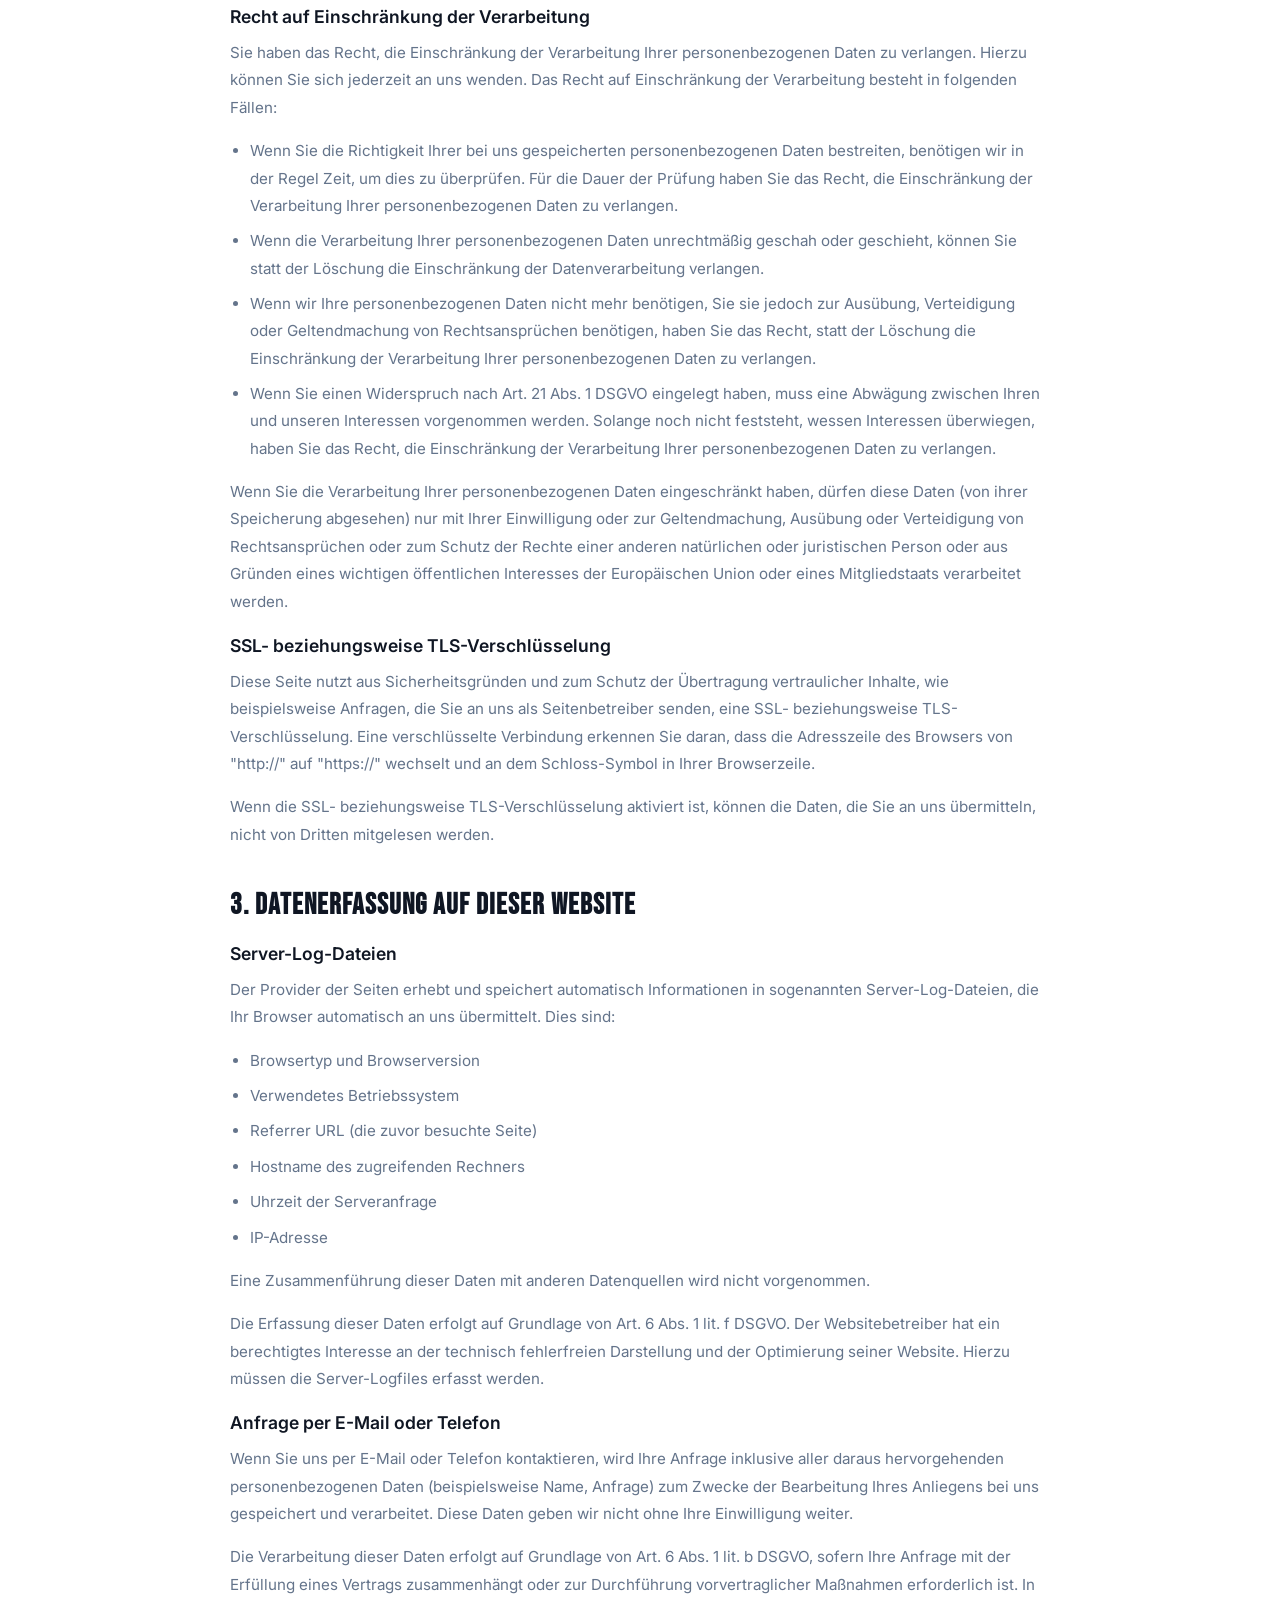
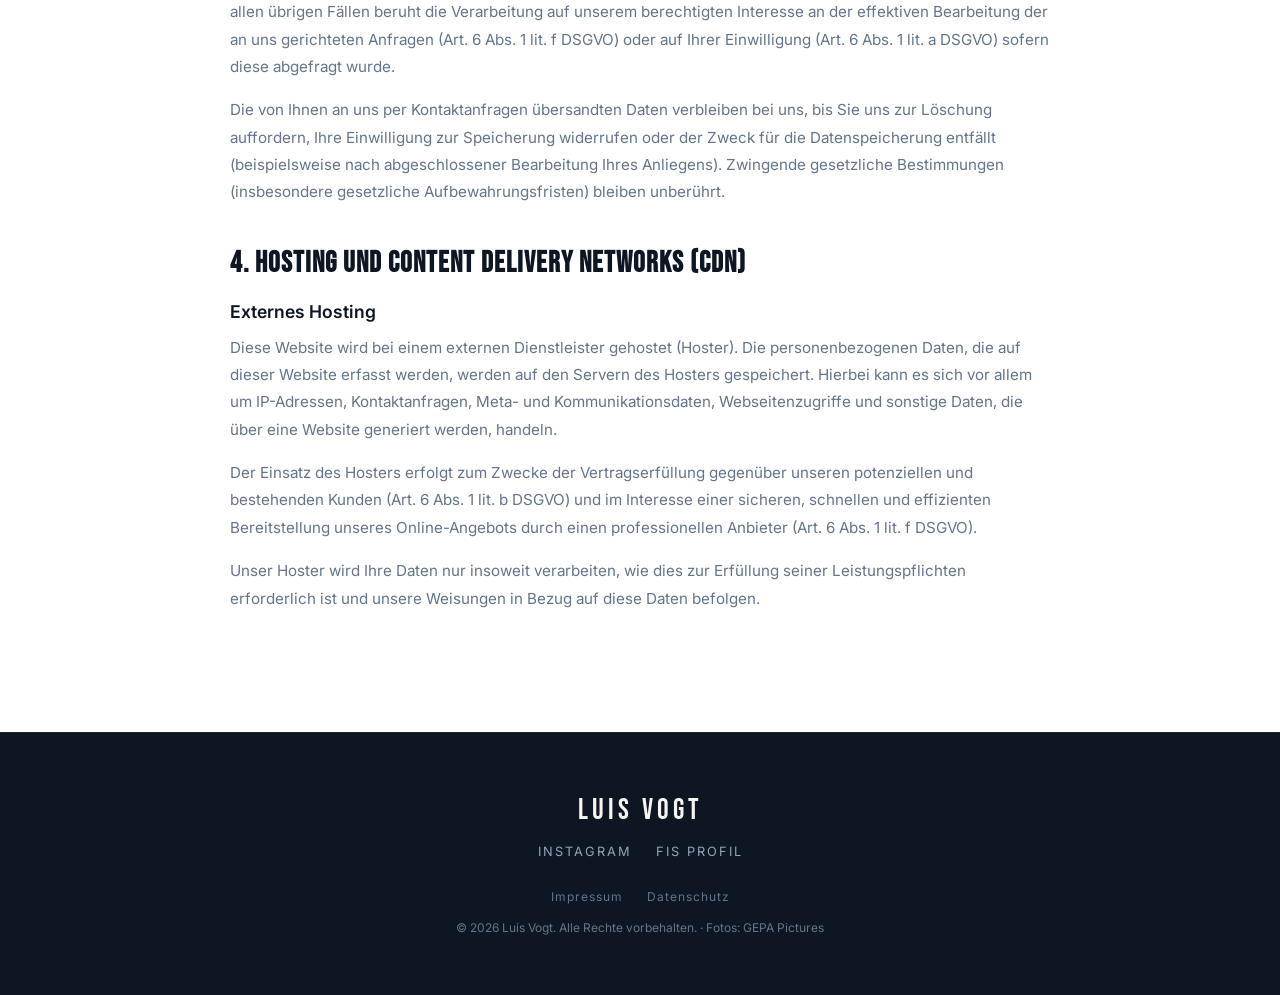
==== commit 9be26198: "Add Luis Vogt logo in nav and fix Images/ paths in datenschutz.html" ====
--- a/datenschutz.html
+++ b/datenschutz.html
@@ -55,6 +55,12 @@
             box-shadow: 0 2px 30px rgba(0,0,0,0.3);
         }
 
+        .nav-logo {
+            height: 36px;
+            width: auto;
+            display: block;
+        }
+
         .nav-brand {
             font-family: 'Bebas Neue', sans-serif;
             font-size: 1.6rem;
@@ -316,9 +322,10 @@
         }
     </style>
     <!-- Favicon & Webmanifest -->
-    <link rel="icon" type="image/png" sizes="32x32" href="images/favicon-32x32.png">
-    <link rel="icon" type="image/png" sizes="16x16" href="images/favicon-16x16.png">
-    <link rel="apple-touch-icon" sizes="180x180" href="images/apple-touch-icon.png">
+    <link rel="icon" type="image/png" sizes="32x32" href="Images/favicon-32x32.png">
+    <link rel="icon" type="image/png" sizes="16x16" href="Images/favicon-16x16.png">
+    <link rel="icon" type="image/svg+xml" href="Images/logo-lv-navy.svg">
+    <link rel="apple-touch-icon" sizes="180x180" href="Images/apple-touch-icon.png">
     <link rel="shortcut icon" href="favicon.ico" type="image/x-icon">
     <link rel="manifest" href="site.webmanifest">
 </head>
@@ -326,7 +333,7 @@
 
     <!-- ========== NAVIGATION ========== -->
     <nav id="navbar" role="navigation" aria-label="Hauptnavigation">
-        <a href="index.html" class="nav-brand"><span class="accent">LUIS</span> VOGT</a>
+        <a href="index.html" class="nav-brand"><img class="nav-logo" src="Images/logo-lv-white.svg" alt="" width="450" height="444"><span class="accent">LUIS</span> VOGT</a>
         <ul class="nav-links" id="navLinks" role="menubar">
             <li role="none"><a href="index.html#about" role="menuitem" onclick="closeMenu()">Über mich</a></li>
             <li role="none"><a href="index.html#career" role="menuitem" onclick="closeMenu()">Karriere</a></li>
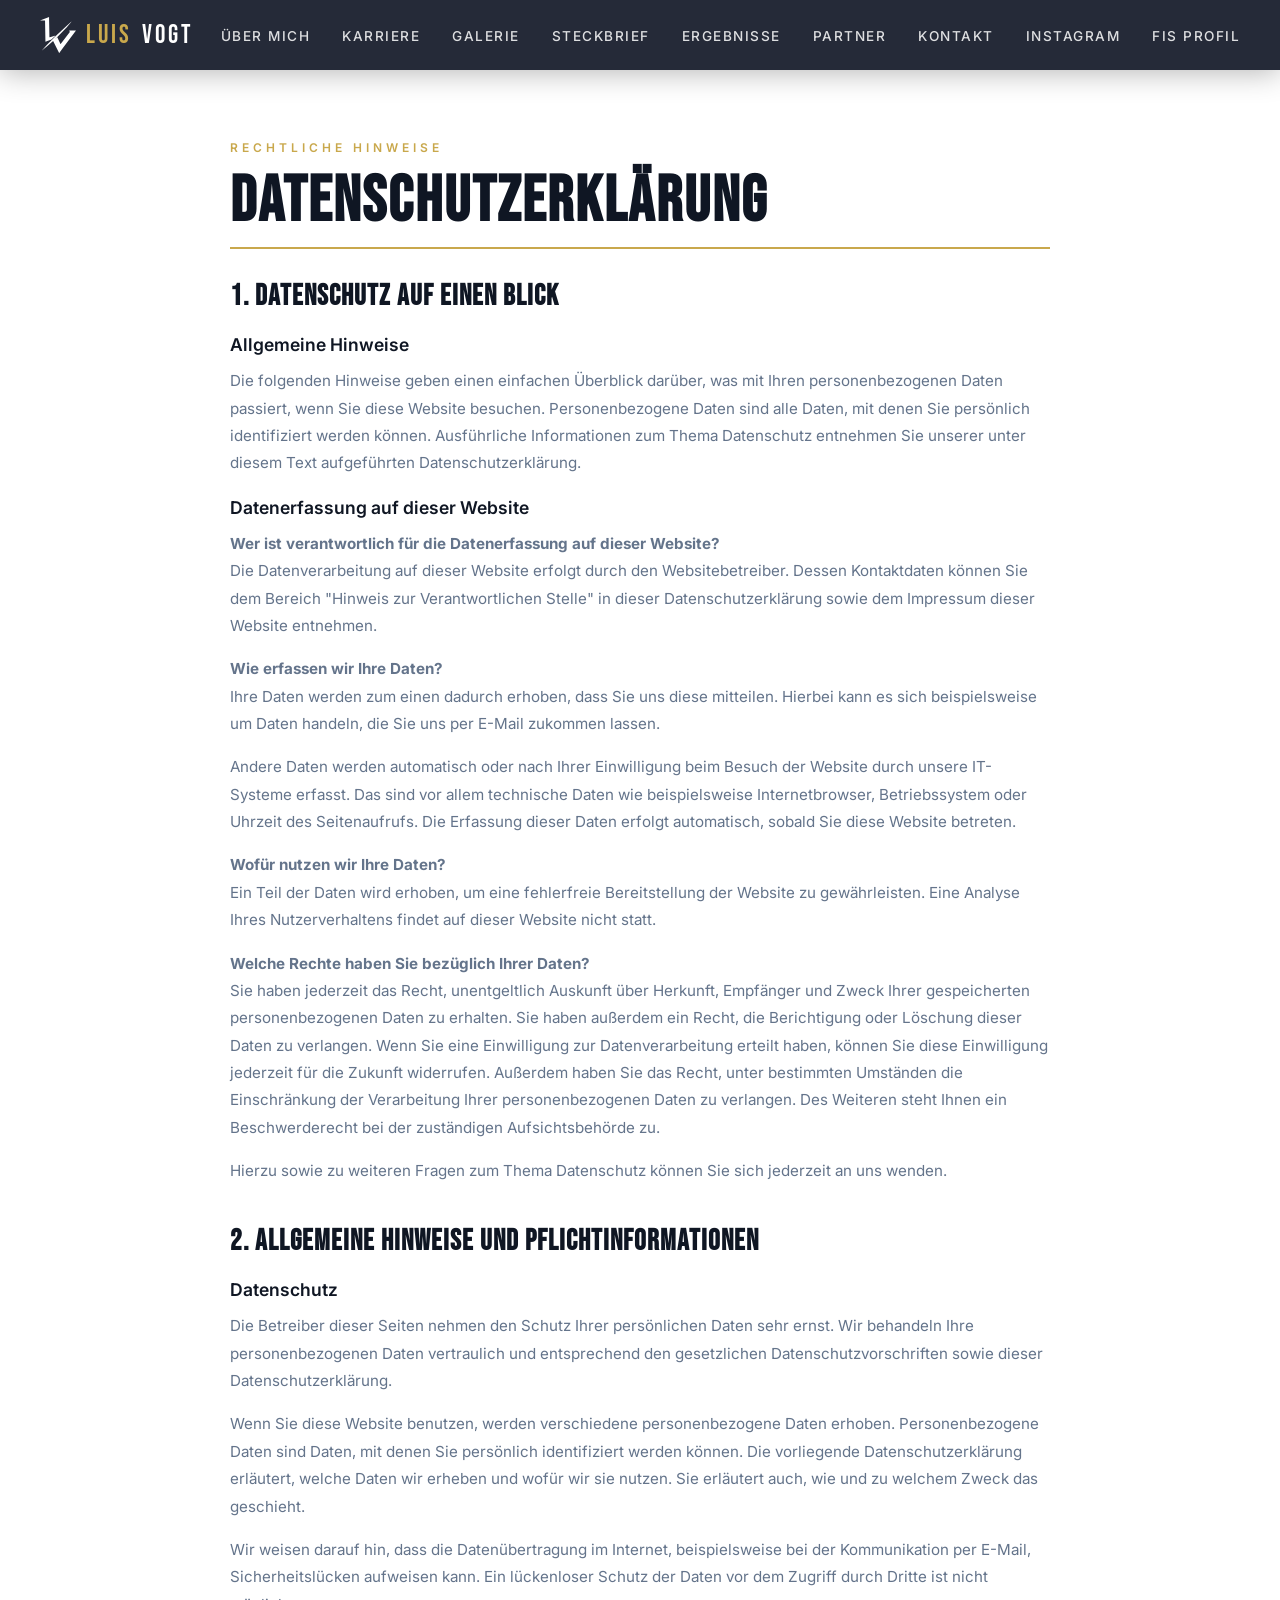
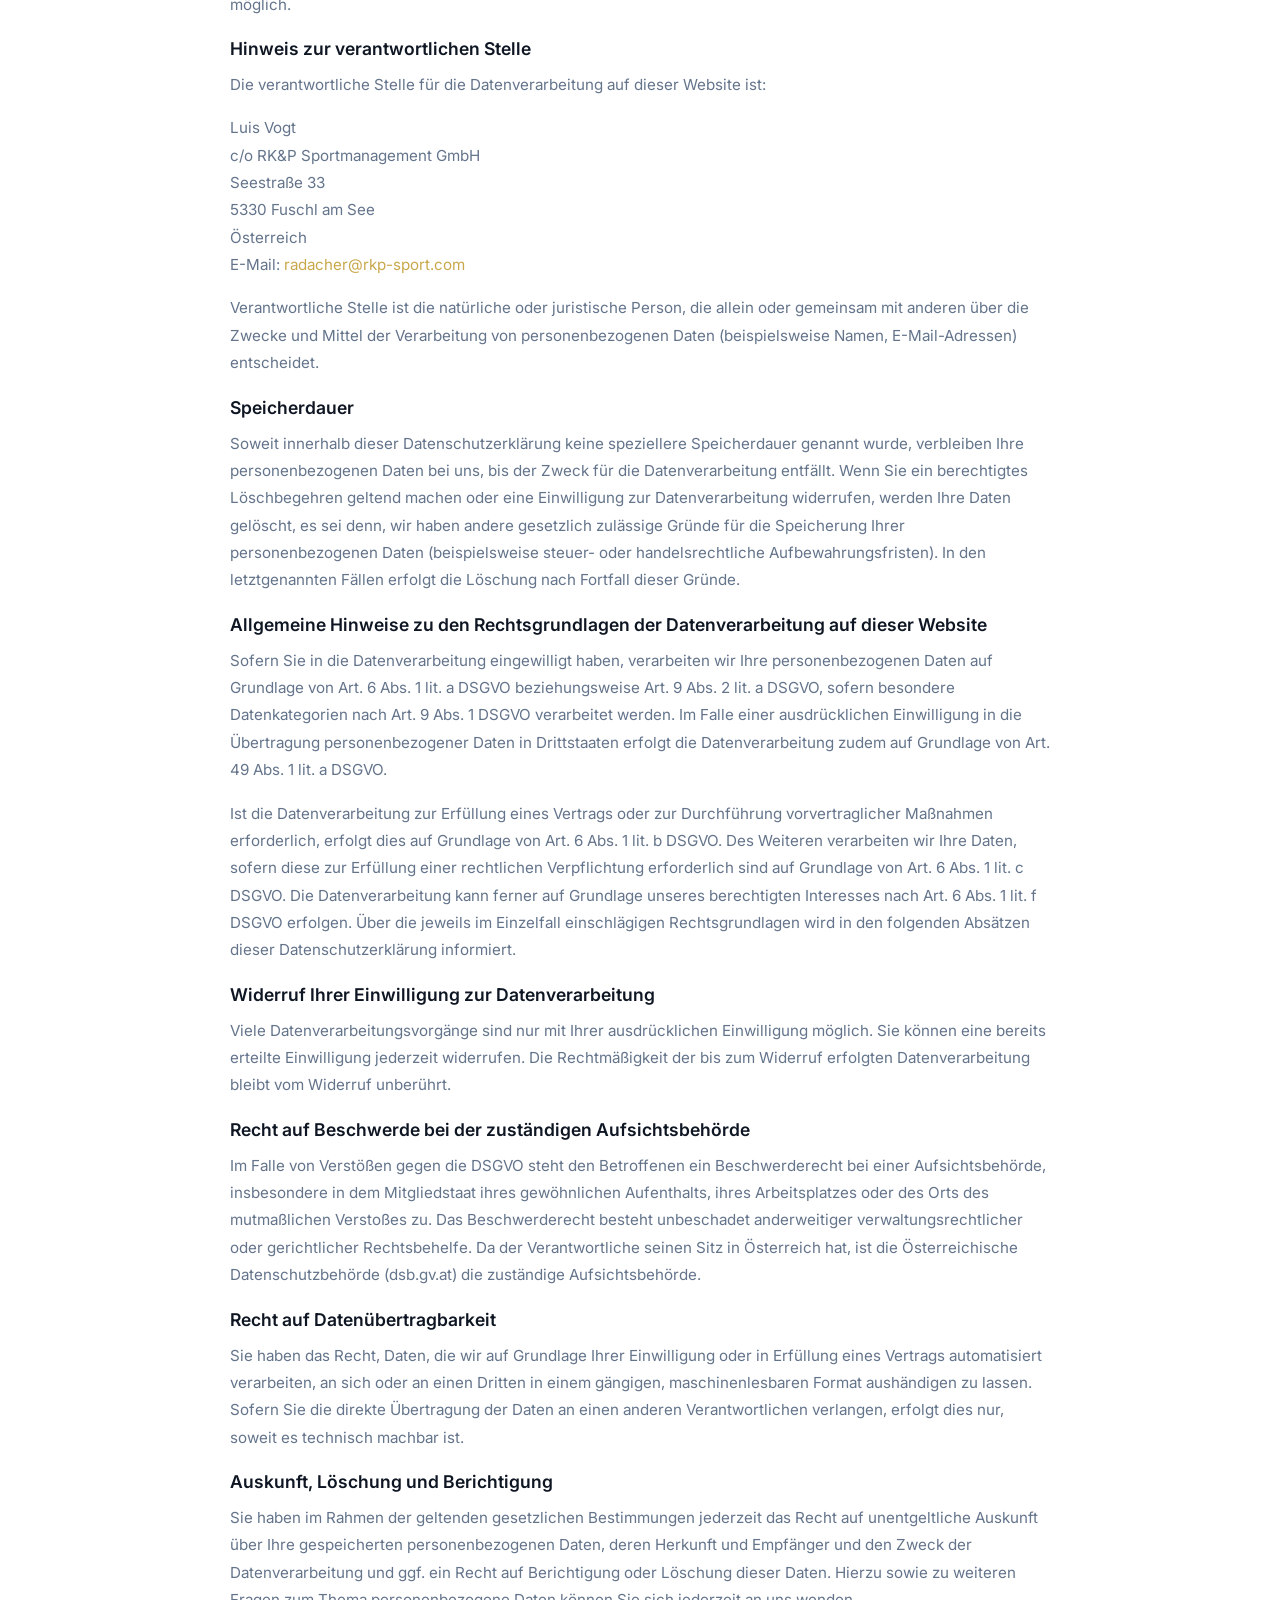
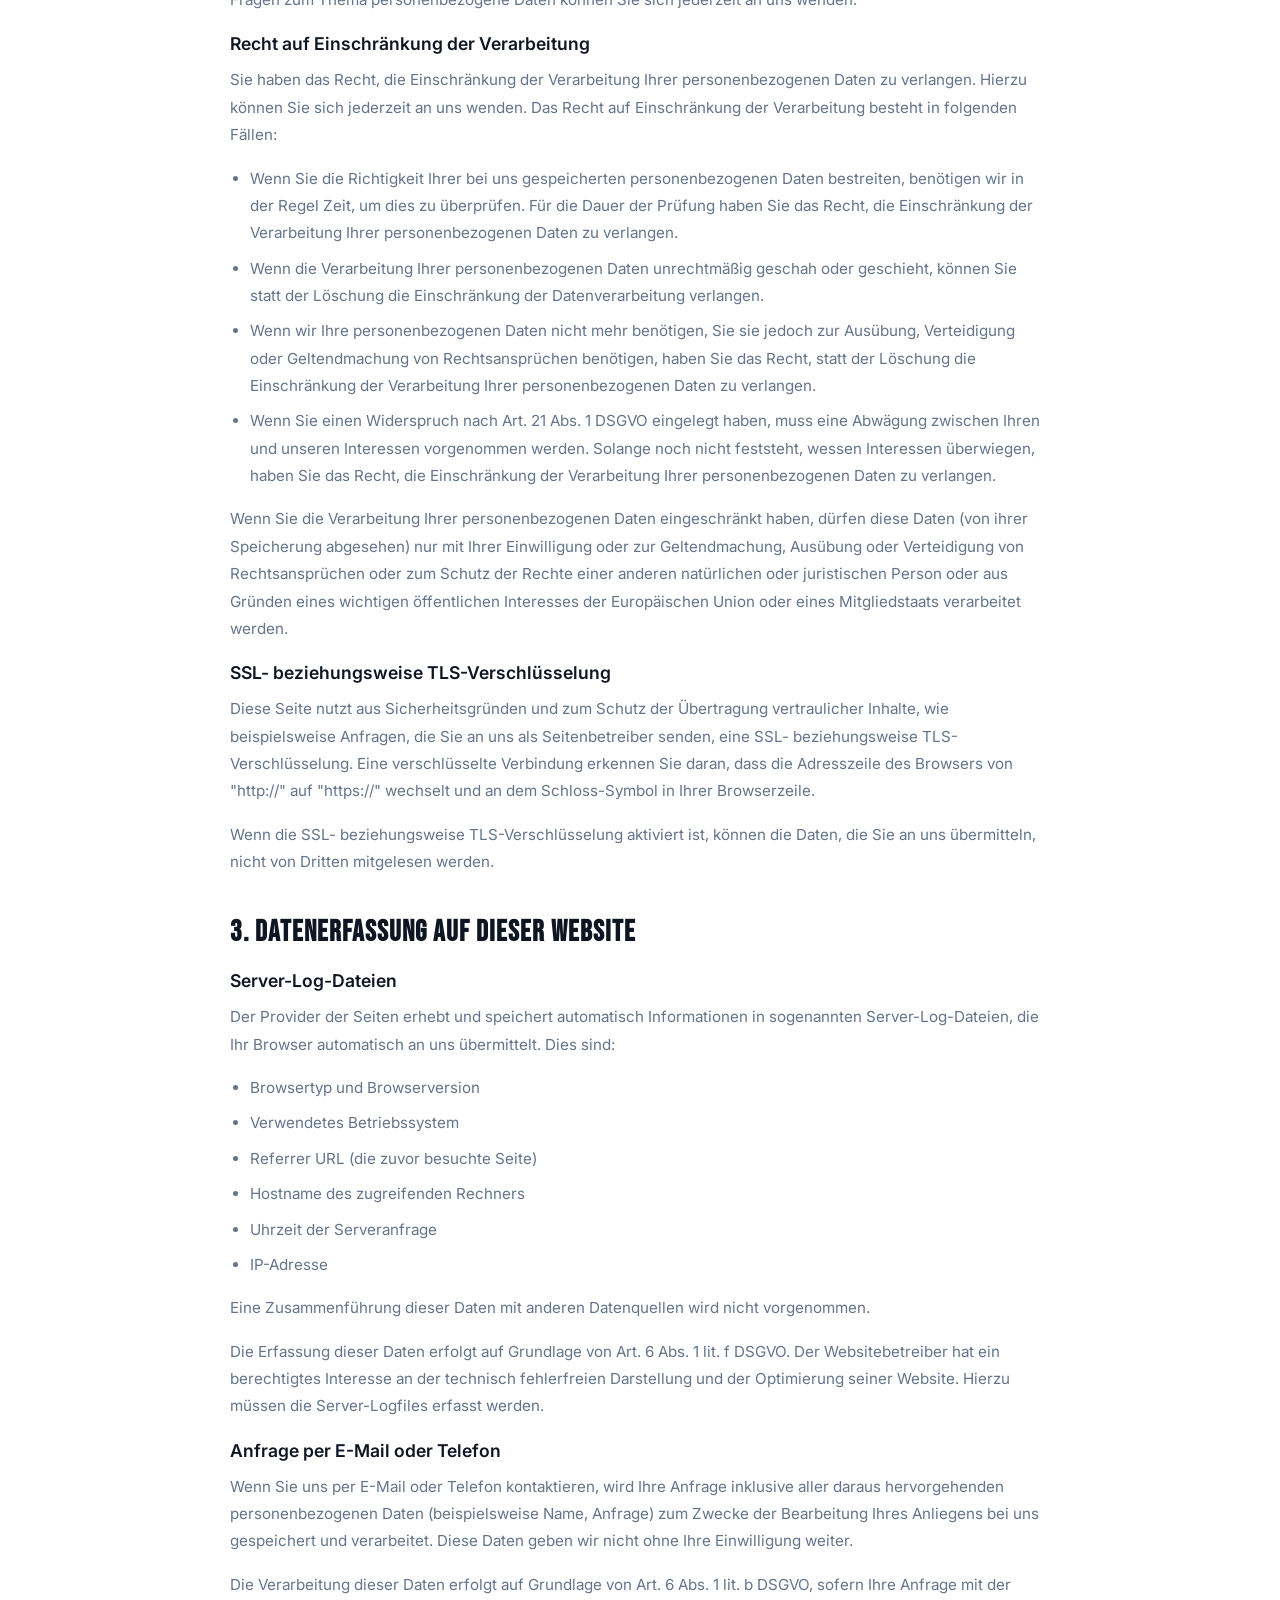
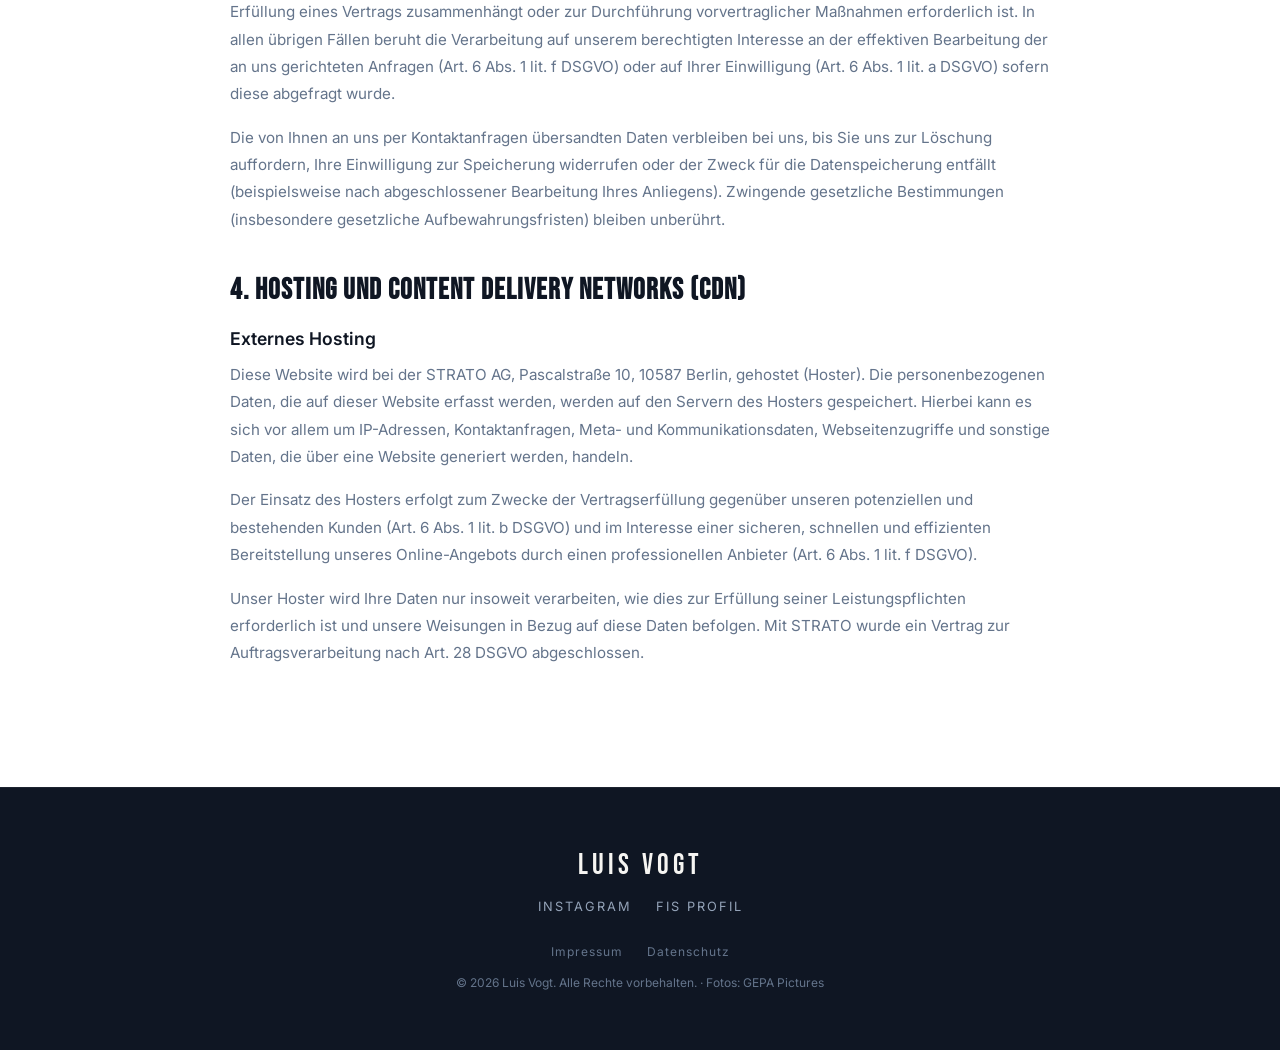
==== commit 014b3e94: "Add files via upload" ====
--- a/datenschutz.html
+++ b/datenschutz.html
@@ -7,9 +7,7 @@
     
     <!-- Meta-Tags -->
     <meta name="robots" content="noindex, follow">
-    <link rel="preconnect" href="https://fonts.googleapis.com">
-    <link rel="preconnect" href="https://fonts.gstatic.com" crossorigin>
-    <link href="https://fonts.googleapis.com/css2?family=Bebas+Neue&family=Inter:wght@300;400;500;600;700&display=swap" rel="stylesheet">
+    <link rel="stylesheet" href="fonts.css">
     
     <style>
         :root {
@@ -379,7 +377,7 @@
             </p>
             <p>
                 <strong>Wofür nutzen wir Ihre Daten?</strong><br>
-                Ein Teil der Daten wird erhoben, um eine fehlerfreie Bereitstellung der Website zu gewährleisten. Andere Daten können zur Analyse Ihres Nutzerverhaltens verwendet werden.
+                Ein Teil der Daten wird erhoben, um eine fehlerfreie Bereitstellung der Website zu gewährleisten. Eine Analyse Ihres Nutzerverhaltens findet auf dieser Website nicht statt.
             </p>
             <p>
                 <strong>Welche Rechte haben Sie bezüglich Ihrer Daten?</strong><br>
@@ -440,7 +438,7 @@
             <h3>Recht auf Beschwerde bei der zuständigen Aufsichtsbehörde</h3>
             <p>
                 Im Falle von Verstößen gegen die DSGVO steht den Betroffenen ein Beschwerderecht bei einer Aufsichtsbehörde, insbesondere in dem Mitgliedstaat ihres gewöhnlichen Aufenthalts, ihres Arbeitsplatzes oder des Orts des mutmaßlichen Verstoßes zu. Das Beschwerderecht besteht unbeschadet anderweitiger verwaltungsrechtlicher oder gerichtlicher Rechtsbehelfe.
-            </p>
+             Da der Verantwortliche seinen Sitz in Österreich hat, ist die Österreichische Datenschutzbehörde (dsb.gv.at) die zuständige Aufsichtsbehörde.</p>
 
             <h3>Recht auf Datenübertragbarkeit</h3>
             <p>
@@ -512,13 +510,13 @@
             <h2>4. Hosting und Content Delivery Networks (CDN)</h2>
             <h3>Externes Hosting</h3>
             <p>
-                Diese Website wird bei einem externen Dienstleister gehostet (Hoster). Die personenbezogenen Daten, die auf dieser Website erfasst werden, werden auf den Servern des Hosters gespeichert. Hierbei kann es sich vor allem um IP-Adressen, Kontaktanfragen, Meta- und Kommunikationsdaten, Webseitenzugriffe und sonstige Daten, die über eine Website generiert werden, handeln.
+                Diese Website wird bei der STRATO AG, Pascalstraße 10, 10587 Berlin, gehostet (Hoster). Die personenbezogenen Daten, die auf dieser Website erfasst werden, werden auf den Servern des Hosters gespeichert. Hierbei kann es sich vor allem um IP-Adressen, Kontaktanfragen, Meta- und Kommunikationsdaten, Webseitenzugriffe und sonstige Daten, die über eine Website generiert werden, handeln.
             </p>
             <p>
                 Der Einsatz des Hosters erfolgt zum Zwecke der Vertragserfüllung gegenüber unseren potenziellen und bestehenden Kunden (Art. 6 Abs. 1 lit. b DSGVO) und im Interesse einer sicheren, schnellen und effizienten Bereitstellung unseres Online-Angebots durch einen professionellen Anbieter (Art. 6 Abs. 1 lit. f DSGVO).
             </p>
             <p>
-                Unser Hoster wird Ihre Daten nur insoweit verarbeiten, wie dies zur Erfüllung seiner Leistungspflichten erforderlich ist und unsere Weisungen in Bezug auf diese Daten befolgen.
+                Unser Hoster wird Ihre Daten nur insoweit verarbeiten, wie dies zur Erfüllung seiner Leistungspflichten erforderlich ist und unsere Weisungen in Bezug auf diese Daten befolgen. Mit STRATO wurde ein Vertrag zur Auftragsverarbeitung nach Art. 28 DSGVO abgeschlossen.
             </p>
         </div>
     </main>
--- a/fonts.css
+++ b/fonts.css
@@ -0,0 +1,17 @@
+/* Schriften lokal eingebunden (keine Verbindung zu Google-Servern) */
+/* Inter: Copyright 2020 The Inter Project Authors (https://github.com/rsms/inter), SIL OFL 1.1 */
+/* Bebas Neue: Copyright 2010 by Dharma Type, SIL OFL 1.1 */
+@font-face {
+  font-family: 'Inter';
+  src: url('fonts/inter-latin-variable.woff2') format('woff2');
+  font-weight: 100 900;
+  font-style: normal;
+  font-display: swap;
+}
+@font-face {
+  font-family: 'Bebas Neue';
+  src: url('fonts/bebas-neue-latin.woff2') format('woff2');
+  font-weight: 400;
+  font-style: normal;
+  font-display: swap;
+}
